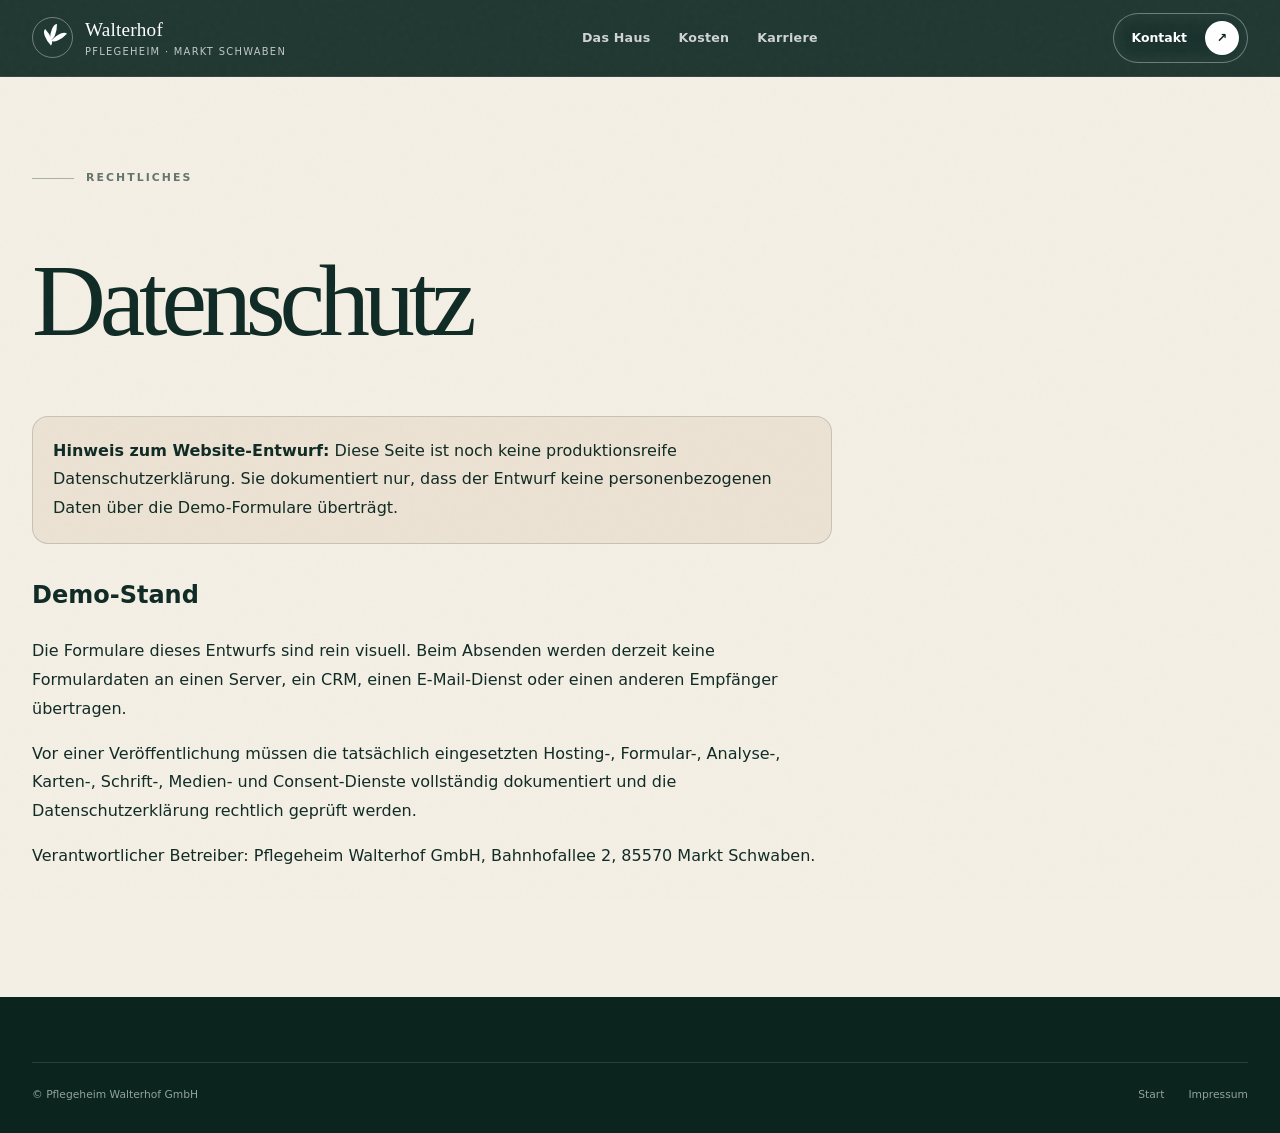
==== datenschutz.html @ 4ce4b229 "build: add Walterhof privacy draft page" ====
<!doctype html><html lang="de"><head><meta charset="utf-8"><meta name="viewport" content="width=device-width,initial-scale=1"><title>Datenschutz · Pflegeheim Walterhof</title><meta name="robots" content="noindex"><link rel="stylesheet" href="styles.css"><style>.legal{padding:170px 0 110px}.legal h1{font-family:Georgia,serif;font-size:clamp(4rem,8vw,8rem);font-weight:400;letter-spacing:-.06em;line-height:.9}.legal .copy{max-width:800px;font-size:1rem;line-height:1.8}.legal .notice{margin:30px 0;padding:20px;border:1px solid var(--line);background:#ece2d3;border-radius:16px}</style></head><body><div class="noise"></div><header class="site-header scrolled"><a class="brand" href="index.html"><span class="brand-mark"><i></i><i></i><i></i></span><span><strong>Walterhof</strong><small>Pflegeheim · Markt Schwaben</small></span></a><nav class="nav"><a href="index.html#haus">Das Haus</a><a href="preise.html">Kosten</a><a href="karriere.html">Karriere</a></nav><a class="header-cta" href="index.html#kontakt"><span>Kontakt</span><b>↗</b></a><button class="menu-btn" aria-label="Menü öffnen" aria-expanded="false"><span></span><span></span></button></header><main class="legal"><div class="wrap"><p class="eyebrow dark">Rechtliches</p><h1>Datenschutz</h1><div class="copy"><div class="notice"><strong>Hinweis zum Website-Entwurf:</strong> Diese Seite ist noch keine produktionsreife Datenschutzerklärung. Sie dokumentiert nur, dass der Entwurf keine personenbezogenen Daten über die Demo-Formulare überträgt.</div><h2>Demo-Stand</h2><p>Die Formulare dieses Entwurfs sind rein visuell. Beim Absenden werden derzeit keine Formulardaten an einen Server, ein CRM, einen E-Mail-Dienst oder einen anderen Empfänger übertragen.</p><p>Vor einer Veröffentlichung müssen die tatsächlich eingesetzten Hosting-, Formular-, Analyse-, Karten-, Schrift-, Medien- und Consent-Dienste vollständig dokumentiert und die Datenschutzerklärung rechtlich geprüft werden.</p><p>Verantwortlicher Betreiber: Pflegeheim Walterhof GmbH, Bahnhofallee 2, 85570 Markt Schwaben.</p></div></div></main><footer class="footer"><div class="wrap footer-bottom"><span>© Pflegeheim Walterhof GmbH</span><nav><a href="index.html">Start</a><a href="impressum.html">Impressum</a></nav></div></footer><script src="script.js"></script></body></html>
---- styles.css ----
:root{--ink:#102b25;--green:#15382f;--deep:#0b241e;--sage:#dfe8dc;--cream:#f4efe5;--warm:#ead9c2;--gold:#b8884b;--white:#fff;--line:rgba(16,43,37,.17);--wrap:1280px;--ease:cubic-bezier(.2,.75,.25,1)}*{box-sizing:border-box}html{scroll-behavior:smooth;background:var(--cream)}body{margin:0;color:var(--ink);background:var(--cream);font-family:Inter,ui-sans-serif,system-ui,-apple-system,BlinkMacSystemFont,"Segoe UI",sans-serif;line-height:1.5;overflow-x:hidden}body.menu-open{overflow:hidden}a{color:inherit;text-decoration:none}button,input,textarea,select{font:inherit}button{color:inherit}.wrap{width:min(var(--wrap),calc(100% - 64px));margin-inline:auto}.noise{position:fixed;inset:0;pointer-events:none;z-index:9999;opacity:.055;background-image:url("data:image/svg+xml,%3Csvg viewBox='0 0 180 180' xmlns='http://www.w3.org/2000/svg'%3E%3Cfilter id='n'%3E%3CfeTurbulence type='fractalNoise' baseFrequency='.9' numOctaves='4' stitchTiles='stitch'/%3E%3C/filter%3E%3Crect width='100%25' height='100%25' filter='url(%23n)' opacity='.35'/%3E%3C/svg%3E")}.cursor-dot{position:fixed;width:10px;height:10px;border-radius:50%;background:#fff;mix-blend-mode:difference;pointer-events:none;z-index:99999;transform:translate(-50%,-50%);transition:width .2s,height .2s;display:none}@media(pointer:fine){.cursor-dot{display:block}body:has(a:hover) .cursor-dot,body:has(button:hover) .cursor-dot{width:34px;height:34px}}.site-header{position:fixed;z-index:1000;top:0;left:0;right:0;display:grid;grid-template-columns:auto 1fr auto;align-items:center;gap:36px;padding:20px 32px;color:#fff;transition:.45s var(--ease)}.site-header.scrolled{background:rgba(11,36,30,.9);backdrop-filter:blur(20px);padding-block:13px;border-bottom:1px solid rgba(255,255,255,.08)}.brand{display:flex;align-items:center;gap:12px;min-width:max-content}.brand strong{display:block;font-family:Georgia,"Times New Roman",serif;font-size:1.2rem;font-weight:500;letter-spacing:.01em}.brand small{display:block;font-size:.62rem;text-transform:uppercase;letter-spacing:.13em;opacity:.72}.brand-mark{width:41px;height:41px;position:relative;border:1px solid rgba(255,255,255,.36);border-radius:50%;display:block}.brand-mark i{position:absolute;width:7px;height:16px;border-radius:100% 0 100% 0;background:currentColor;left:17px;top:9px;transform-origin:bottom center}.brand-mark i:nth-child(1){transform:rotate(-43deg)}.brand-mark i:nth-child(2){transform:rotate(0);top:6px}.brand-mark i:nth-child(3){transform:rotate(43deg)}.nav{justify-self:center;display:flex;gap:28px;font-size:.79rem;font-weight:650;letter-spacing:.02em}.nav a{opacity:.78;transition:.2s}.nav a:hover{opacity:1}.header-cta{display:flex;align-items:center;gap:18px;border:1px solid rgba(255,255,255,.34);padding:7px 8px 7px 17px;border-radius:999px;font-size:.78rem;font-weight:700;background:rgba(255,255,255,.06);backdrop-filter:blur(10px)}.header-cta b{display:grid;place-items:center;width:34px;height:34px;border-radius:50%;background:#fff;color:var(--deep)}.menu-btn{display:none;border:0;background:transparent;width:42px;height:42px;position:relative}.menu-btn span{position:absolute;left:7px;right:7px;height:1px;background:#fff;top:17px}.menu-btn span:last-child{top:25px}.hero{height:100svh;min-height:720px;position:relative;color:#fff;overflow:hidden;background:#183d34}.hero-photo{position:absolute;inset:0;background-image:url('https://images.pexels.com/photos/29372534/pexels-photo-29372534.jpeg?cs=srgb&dl=pexels-jsme-mila-523821574-29372534.jpg&fm=jpg');background-size:cover;background-position:center 38%;transform:scale(1.03);animation:heroZoom 15s ease-out both}@keyframes heroZoom{from{transform:scale(1.09)}to{transform:scale(1.02)}}.hero-shade{position:absolute;inset:0;background:linear-gradient(90deg,rgba(7,25,21,.86) 0%,rgba(7,25,21,.52) 40%,rgba(7,25,21,.12) 72%),linear-gradient(180deg,rgba(7,25,21,.27),transparent 30%,rgba(7,25,21,.6))}.hero-year{position:absolute;right:-.04em;bottom:-.21em;font-family:Georgia,serif;font-size:clamp(12rem,28vw,34rem);line-height:.8;color:transparent;-webkit-text-stroke:1px rgba(255,255,255,.18);letter-spacing:-.09em;pointer-events:none}.hero-content{position:relative;z-index:2;height:100%;display:flex;flex-direction:column;justify-content:center;padding-top:80px}.eyebrow{margin:0 0 22px;text-transform:uppercase;letter-spacing:.19em;font-size:.68rem;font-weight:800;display:flex;align-items:center;gap:12px}.eyebrow:before{content:"";width:42px;height:1px;background:currentColor;opacity:.5}.eyebrow.dark{color:#65746d}.eyebrow.light{color:#fff}.hero h1{margin:0;font-family:Georgia,"Times New Roman",serif;font-size:clamp(4.3rem,8.2vw,9rem);font-weight:400;line-height:.86;letter-spacing:-.062em;max-width:1000px}.hero h1 em,.mega em,h2 em{font-weight:400;font-style:italic;color:#d8bea0}.hero-copy{font-size:clamp(1rem,1.45vw,1.23rem);max-width:570px;color:rgba(255,255,255,.78);margin:30px 0 0}.hero-actions{display:flex;gap:11px;margin-top:34px;flex-wrap:wrap}.button{min-height:56px;border-radius:999px;padding:0 23px;border:1px solid var(--line);display:inline-flex;align-items:center;justify-content:center;gap:24px;font-size:.82rem;font-weight:800;cursor:pointer;transition:.3s var(--ease)}.button span{transition:.3s var(--ease)}.button:hover span{transform:translate(3px,-2px)}.primary{background:#f5eee3;color:#17372f;border-color:#f5eee3}.button.ghost{color:#fff;border-color:rgba(255,255,255,.3);background:rgba(255,255,255,.06);backdrop-filter:blur(8px)}.button.light{background:#fff;color:#123229;border-color:#fff}.hero-foot{position:absolute;z-index:2;left:32px;right:32px;bottom:25px;display:flex;justify-content:space-between;font-size:.7rem;letter-spacing:.08em;text-transform:uppercase;color:rgba(255,255,255,.7)}.scroll-cue{display:flex;gap:10px;align-items:center}.scroll-cue i{display:block;width:30px;height:1px;background:#fff;position:relative;overflow:hidden}.scroll-cue i:after{content:"";position:absolute;inset:0;background:#c69b62;transform:translateX(-100%);animation:cue 1.8s infinite}@keyframes cue{to{transform:translateX(100%)}}.demo-label{position:absolute;z-index:3;right:24px;top:96px;background:rgba(0,0,0,.4);padding:7px 10px;border-radius:99px;font-size:.58rem;letter-spacing:.08em;text-transform:uppercase;color:rgba(255,255,255,.75);backdrop-filter:blur(10px)}.section{padding:130px 0}.manifesto{background:#f4efe5}.manifesto-grid{display:grid;grid-template-columns:.32fr 1fr;gap:40px}.manifesto-kicker{display:flex;gap:14px;align-items:flex-start;padding-top:18px;color:#6f786f}.manifesto-kicker span{font-family:Georgia,serif;font-style:italic;color:#a37a48}.manifesto-kicker p{font-size:.76rem;text-transform:uppercase;letter-spacing:.12em;margin:0}.mega{font-family:Georgia,serif;font-size:clamp(4.3rem,8vw,8.7rem);line-height:.88;letter-spacing:-.062em;margin:0}.mega em{color:var(--green)}.lead{font-size:1.12rem;max-width:660px;color:#5f6a65;margin:34px 0 0}.number-ribbon{width:min(1440px,calc(100% - 32px));margin:100px auto 0;border-top:1px solid var(--line);border-bottom:1px solid var(--line);display:grid;grid-template-columns:repeat(4,1fr)}.number-ribbon>div{padding:35px 30px;border-right:1px solid var(--line)}.number-ribbon>div:last-child{border-right:0}.number-ribbon strong{font-family:Georgia,serif;font-size:clamp(2.5rem,5vw,5rem);font-weight:400;line-height:1;display:block}.number-ribbon span{font-size:.68rem;text-transform:uppercase;letter-spacing:.12em;color:#758079}.oak-section{position:relative;background:#dfe8dc;overflow:hidden}.oak-word{position:absolute;top:10px;left:-.03em;font-family:Georgia,serif;font-size:clamp(10rem,24vw,26rem);line-height:1;color:transparent;-webkit-text-stroke:1px rgba(21,56,47,.12);letter-spacing:-.08em}.oak-grid{position:relative;z-index:2;display:grid;grid-template-columns:1.04fr .96fr;gap:85px;align-items:center}.oak-photo{height:720px;background-image:url('https://images.pexels.com/photos/7551614/pexels-photo-7551614.jpeg?cs=srgb&dl=pexels-kampus-7551614.jpg&fm=jpg');background-position:center;background-size:cover;border-radius:40% 40% 12px 12px;position:relative;box-shadow:0 40px 90px rgba(10,34,28,.16)}.photo-card span,.life-photo span{position:absolute;left:14px;bottom:14px;background:rgba(15,38,32,.66);color:#fff;border-radius:99px;padding:6px 9px;font-size:.55rem;text-transform:uppercase;letter-spacing:.12em}.oak-copy h2,.section-head h2,.story-intro h2,.life-copy h2,.voices-head h2,.price-grid h2,.contact h2{font-family:Georgia,serif;font-size:clamp(3.1rem,5.7vw,6rem);font-weight:400;line-height:.95;letter-spacing:-.055em;margin:0}.oak-copy h2 em,.section-head h2 em,.story-intro h2 em,.life-copy h2 em,.voices-head h2 em,.price-grid h2 em,.contact h2 em{color:#805f3d}.oak-copy>p:not(.eyebrow){max-width:540px;color:#52655c;font-size:1.04rem;margin:30px 0}.text-link{display:inline-flex;gap:28px;align-items:center;font-size:.8rem;font-weight:800;border-bottom:1px solid rgba(16,43,37,.35);padding-bottom:7px}.choice{background:var(--deep);color:#fff}.section-head{max-width:1000px;margin-bottom:65px}.section-head .eyebrow{color:#b6c9bf}.choice-shell{display:grid;grid-template-columns:1fr 1fr;border-top:1px solid rgba(255,255,255,.16)}.choice-item{grid-column:1;border:0;border-bottom:1px solid rgba(255,255,255,.14);background:transparent;color:#fff;min-height:110px;display:grid;grid-template-columns:50px 1fr 50px;align-items:center;text-align:left;padding:0 15px 0 0;cursor:pointer;opacity:.48;transition:.35s var(--ease)}.choice-item span{font-family:Georgia,serif;font-style:italic;font-size:.85rem;color:#d4b080}.choice-item strong{font-family:Georgia,serif;font-size:clamp(1.45rem,2.4vw,2.4rem);font-weight:400}.choice-item i{font-style:normal;font-size:1.5rem;transition:.3s}.choice-item.active,.choice-item:hover{opacity:1}.choice-item.active i{transform:rotate(45deg)}.choice-detail{grid-column:2;grid-row:1/span 3;min-height:330px;margin-left:70px;border-radius:28px;background:#d9c3a5;color:var(--deep);padding:48px;align-self:center;display:flex;flex-direction:column;justify-content:flex-end}.choice-detail .choice-label{font-size:.65rem;text-transform:uppercase;letter-spacing:.14em;font-weight:800}.choice-detail h3{font-family:Georgia,serif;font-size:clamp(2.1rem,3.2vw,3.8rem);font-weight:400;line-height:1;margin:5px 0 20px}.choice-detail>p:not(.choice-label){color:#50645a;max-width:520px}.choice-detail .button{align-self:flex-start;margin-top:18px}.story{background:#ead9c2;padding-bottom:0}.story-intro{padding-bottom:80px}.story-track{height:400vh;position:relative}.story-sticky{position:sticky;top:0;height:100svh;display:grid;grid-template-columns:.9fr 1.1fr;gap:70px;align-items:center;width:min(var(--wrap),calc(100% - 64px));margin:auto;overflow:hidden}.story-visual{position:relative}.story-year{display:block;font-family:Georgia,serif;font-size:clamp(8rem,16vw,18rem);line-height:.75;letter-spacing:-.08em;color:transparent;-webkit-text-stroke:1px rgba(16,43,37,.38)}.story-line{height:2px;background:rgba(16,43,37,.16);margin-top:34px;position:relative}.story-line i{position:absolute;left:0;top:0;height:2px;width:0;background:var(--green)}.story-copy p{text-transform:uppercase;letter-spacing:.17em;font-size:.65rem;font-weight:800;color:#83715c}.story-copy h3{font-family:Georgia,serif;font-size:clamp(2.6rem,5vw,5rem);font-weight:400;line-height:.95;margin:8px 0 24px}.story-copy div{font-size:1.08rem;max-width:570px;color:#5e655e}.story-step{height:100vh;pointer-events:none}.life{background:#f5f0e8}.life-grid{display:grid;grid-template-columns:.8fr 1.2fr;gap:85px;align-items:center}.life-copy>p:not(.eyebrow){color:#607067;max-width:550px;font-size:1.02rem}.detail-list{list-style:none;padding:0;margin:30px 0 0;border-top:1px solid var(--line)}.detail-list li{padding:15px 0;border-bottom:1px solid var(--line);font-size:.8rem;text-transform:uppercase;letter-spacing:.08em}.life-visuals{min-height:760px;position:relative}.life-photo{position:absolute;background-size:cover;background-position:center;overflow:hidden;box-shadow:0 28px 80px rgba(20,42,35,.14)}.life-photo.a{width:62%;height:68%;left:0;top:0;border-radius:200px 200px 8px 8px;background-image:url('https://images.pexels.com/photos/18459193/pexels-photo-18459193.jpeg?cs=srgb&dl=pexels-jsme-mila-523821574-18459193.jpg&fm=jpg')}.life-photo.b{width:48%;height:53%;right:0;bottom:0;border-radius:8px 8px 160px 160px;background-image:url('https://images.pexels.com/photos/7551611/pexels-photo-7551611.jpeg?cs=srgb&dl=pexels-kampus-7551611.jpg&fm=jpg')}.life-note{position:absolute;right:4%;top:11%;z-index:3;width:230px;height:230px;border-radius:50%;background:#c6a777;color:#17372f;display:flex;flex-direction:column;align-items:center;justify-content:center;text-align:center;padding:30px;transform:rotate(8deg)}.life-note strong{font-family:Georgia,serif;font-size:4.5rem;font-weight:400;line-height:.8}.life-note p{font-size:.72rem;font-weight:700}.voices{background:#dfe8dc}.voices-head{display:flex;justify-content:space-between;gap:50px;align-items:end}.rating{white-space:nowrap;border:1px solid rgba(16,43,37,.22);border-radius:99px;padding:11px 15px;font-size:.68rem;text-transform:uppercase;letter-spacing:.08em}.quotes{display:grid;grid-template-columns:1fr 1fr;gap:1px;background:rgba(16,43,37,.16);margin-top:70px;border-top:1px solid rgba(16,43,37,.16);border-bottom:1px solid rgba(16,43,37,.16)}.quotes blockquote{margin:0;background:#dfe8dc;padding:65px 45px}.quotes p{font-family:Georgia,serif;font-size:clamp(2.1rem,3.7vw,4.2rem);font-weight:400;line-height:1.04;margin:0 0 35px}.quotes footer,.source-note{font-size:.68rem;text-transform:uppercase;letter-spacing:.1em;color:#697970}.source-note{margin-top:18px}.price-teaser{background:#17372f;color:#fff}.price-grid{display:grid;grid-template-columns:1fr .8fr;gap:100px;align-items:center}.price-grid>div:first-child>p:not(.eyebrow){color:#b9c9c1;max-width:570px}.price-grid .button{margin-top:20px}.price-figure{border:1px solid rgba(255,255,255,.18);padding:42px;border-radius:28px;display:flex;flex-direction:column;min-height:390px;justify-content:flex-end;background:radial-gradient(circle at 80% 0,rgba(216,190,160,.2),transparent 50%)}.price-figure span{font-size:.7rem;text-transform:uppercase;letter-spacing:.12em;color:#b8c8bf}.price-figure strong{font-family:Georgia,serif;font-size:clamp(4.4rem,8vw,8rem);font-weight:400;letter-spacing:-.06em;line-height:.9;margin:15px 0}.price-figure small{font-size:.9rem}.price-figure i{font-size:.65rem;font-style:normal;color:#8ba096;margin-top:35px}.career-teaser{min-height:820px;color:#fff;position:relative;display:flex;align-items:center;overflow:hidden}.career-photo{position:absolute;inset:0;background-image:url('https://images.pexels.com/photos/7551614/pexels-photo-7551614.jpeg?cs=srgb&dl=pexels-kampus-7551614.jpg&fm=jpg');background-size:cover;background-position:center}.career-overlay{position:absolute;inset:0;background:linear-gradient(90deg,rgba(6,24,19,.88),rgba(6,24,19,.4) 55%,rgba(6,24,19,.15)),linear-gradient(180deg,rgba(0,0,0,.05),rgba(0,0,0,.4))}.career-content{position:relative;z-index:2}.career-content h2{font-family:Georgia,serif;font-size:clamp(4rem,7vw,8rem);font-weight:400;line-height:.9;letter-spacing:-.06em;max-width:900px;margin:0}.career-content h2 em{color:#e2c5a0}.career-content>p:not(.eyebrow){max-width:600px;color:rgba(255,255,255,.78);font-size:1.05rem}.career-benefits{display:flex;flex-wrap:wrap;gap:8px;margin:30px 0}.career-benefits span{border:1px solid rgba(255,255,255,.26);padding:9px 12px;border-radius:99px;font-size:.68rem;text-transform:uppercase;letter-spacing:.08em;background:rgba(255,255,255,.05);backdrop-filter:blur(8px)}.contact{background:#f4efe5}.contact-grid{display:grid;grid-template-columns:.9fr 1.1fr;gap:80px}.contact-copy>p:not(.eyebrow){color:#647068;max-width:540px}.contact-direct{margin-top:50px;border-top:1px solid var(--line)}.contact-direct a{display:block;padding:22px 0;border-bottom:1px solid var(--line)}.contact-direct span{display:block;font-size:.62rem;text-transform:uppercase;letter-spacing:.1em;color:#79837d}.contact-direct strong{font-family:Georgia,serif;font-weight:400;font-size:1.25rem}.contact-form{background:#dfe8dc;padding:42px;border-radius:28px;display:grid;grid-template-columns:1fr 1fr;gap:18px}.form-head{grid-column:1/-1;display:flex;justify-content:space-between;padding-bottom:22px;border-bottom:1px solid rgba(16,43,37,.18);font-size:.68rem;text-transform:uppercase;letter-spacing:.12em}.contact-form label{display:grid;gap:7px;font-size:.67rem;text-transform:uppercase;letter-spacing:.08em;color:#6c7b73}.contact-form label.full{grid-column:1/-1}.contact-form input,.contact-form textarea,.contact-form select{width:100%;border:0;border-bottom:1px solid rgba(16,43,37,.28);background:transparent;padding:11px 0;color:var(--ink);outline:none;border-radius:0;text-transform:none;letter-spacing:normal}.contact-form textarea{min-height:85px;resize:vertical}.contact-form .button{grid-column:1/-1;border:0}.form-note,.form-success{grid-column:1/-1;font-size:.65rem;color:#748078;margin:0}.form-success{display:none;background:#fff;padding:13px;border-radius:10px;color:#315045}.contact-form.submitted .form-success{display:block}.footer{background:#0b241e;color:#fff;padding:65px 0 30px}.footer-top{display:flex;justify-content:space-between;align-items:flex-start;padding-bottom:60px}.footer-top p{margin:0;text-align:right;color:#9fb0a8;font-size:.8rem}.footer-brand .brand-mark{border-color:rgba(255,255,255,.3)}.footer-bottom{padding-top:24px;border-top:1px solid rgba(255,255,255,.12);display:flex;justify-content:space-between;font-size:.67rem;color:#91a39a}.footer-bottom nav{display:flex;gap:24px}.reveal{opacity:0;transform:translateY(34px);transition:opacity .8s var(--ease),transform .8s var(--ease)}.reveal.in{opacity:1;transform:none}@media(max-width:980px){.wrap{width:min(var(--wrap),calc(100% - 36px))}.nav,.header-cta{display:none}.site-header{grid-template-columns:1fr auto;padding:16px 18px}.menu-btn{display:block}.site-header.menu-active .nav{display:flex;position:fixed;inset:0;background:#0b241e;z-index:-1;flex-direction:column;justify-content:center;align-items:center;font-family:Georgia,serif;font-size:2.6rem;gap:20px}.site-header.menu-active .nav a{opacity:1}.hero{min-height:680px}.hero h1{font-size:clamp(3.8rem,15vw,7rem)}.hero-foot{left:18px;right:18px}.manifesto-grid,.oak-grid,.life-grid,.price-grid,.contact-grid{grid-template-columns:1fr}.manifesto-kicker{display:none}.number-ribbon{grid-template-columns:1fr 1fr;margin-top:65px}.number-ribbon>div:nth-child(2){border-right:0}.number-ribbon>div:nth-child(-n+2){border-bottom:1px solid var(--line)}.oak-grid{gap:45px}.oak-photo{height:580px}.choice-shell{grid-template-columns:1fr}.choice-detail{grid-column:1;grid-row:auto;margin:30px 0 0;min-height:360px}.choice-item{grid-column:1}.story-sticky{grid-template-columns:1fr;gap:35px;align-content:center}.story-year{font-size:20vw}.life-visuals{min-height:660px}.voices-head{display:block}.rating{display:inline-block;margin-top:25px}.quotes{grid-template-columns:1fr}.price-grid{gap:45px}.contact-form{padding:28px}.footer-top,.footer-bottom{display:block}.footer-top p{text-align:left;margin-top:30px}.footer-bottom nav{margin-top:18px;flex-wrap:wrap}}@media(max-width:620px){.wrap{width:calc(100% - 28px)}.section{padding:88px 0}.hero-content{padding-top:64px}.hero h1{font-size:clamp(3.25rem,16vw,5.8rem)}.hero-copy{font-size:.95rem;max-width:92%}.hero-actions{align-items:stretch}.hero-actions .button{width:100%}.hero-foot span:first-child{display:none}.hero-foot{justify-content:flex-end}.demo-label{top:auto;right:14px;bottom:58px}.mega{font-size:clamp(3.3rem,15vw,5.3rem)}.number-ribbon{width:100%;grid-template-columns:1fr 1fr}.number-ribbon>div{padding:25px 16px}.number-ribbon strong{font-size:2.8rem}.oak-word{font-size:35vw}.oak-photo{height:480px;border-radius:160px 160px 8px 8px}.oak-copy h2,.section-head h2,.story-intro h2,.life-copy h2,.voices-head h2,.price-grid h2,.contact h2{font-size:clamp(2.8rem,13vw,4.5rem)}.choice-item{grid-template-columns:34px 1fr 34px;min-height:92px}.choice-item strong{font-size:1.45rem}.choice-detail{padding:28px;min-height:400px}.story-track{height:400vh}.story-sticky{padding:0 18px}.story-year{font-size:29vw}.life-visuals{min-height:600px}.life-photo.a{width:78%;height:61%}.life-photo.b{width:61%;height:45%}.life-note{width:160px;height:160px;padding:18px;top:35%;right:3%}.life-note strong{font-size:3.1rem}.life-note p{font-size:.6rem}.quotes blockquote{padding:42px 20px}.career-teaser{min-height:720px}.career-content h2{font-size:clamp(3.5rem,15vw,5.8rem)}.contact-form{grid-template-columns:1fr}.contact-form label,.contact-form label.full,.contact-form .button,.form-note,.form-success{grid-column:1}.footer-bottom nav{gap:13px}.cursor-dot{display:none}}@media(prefers-reduced-motion:reduce){*{scroll-behavior:auto!important;animation:none!important;transition:none!important}.reveal{opacity:1;transform:none}}
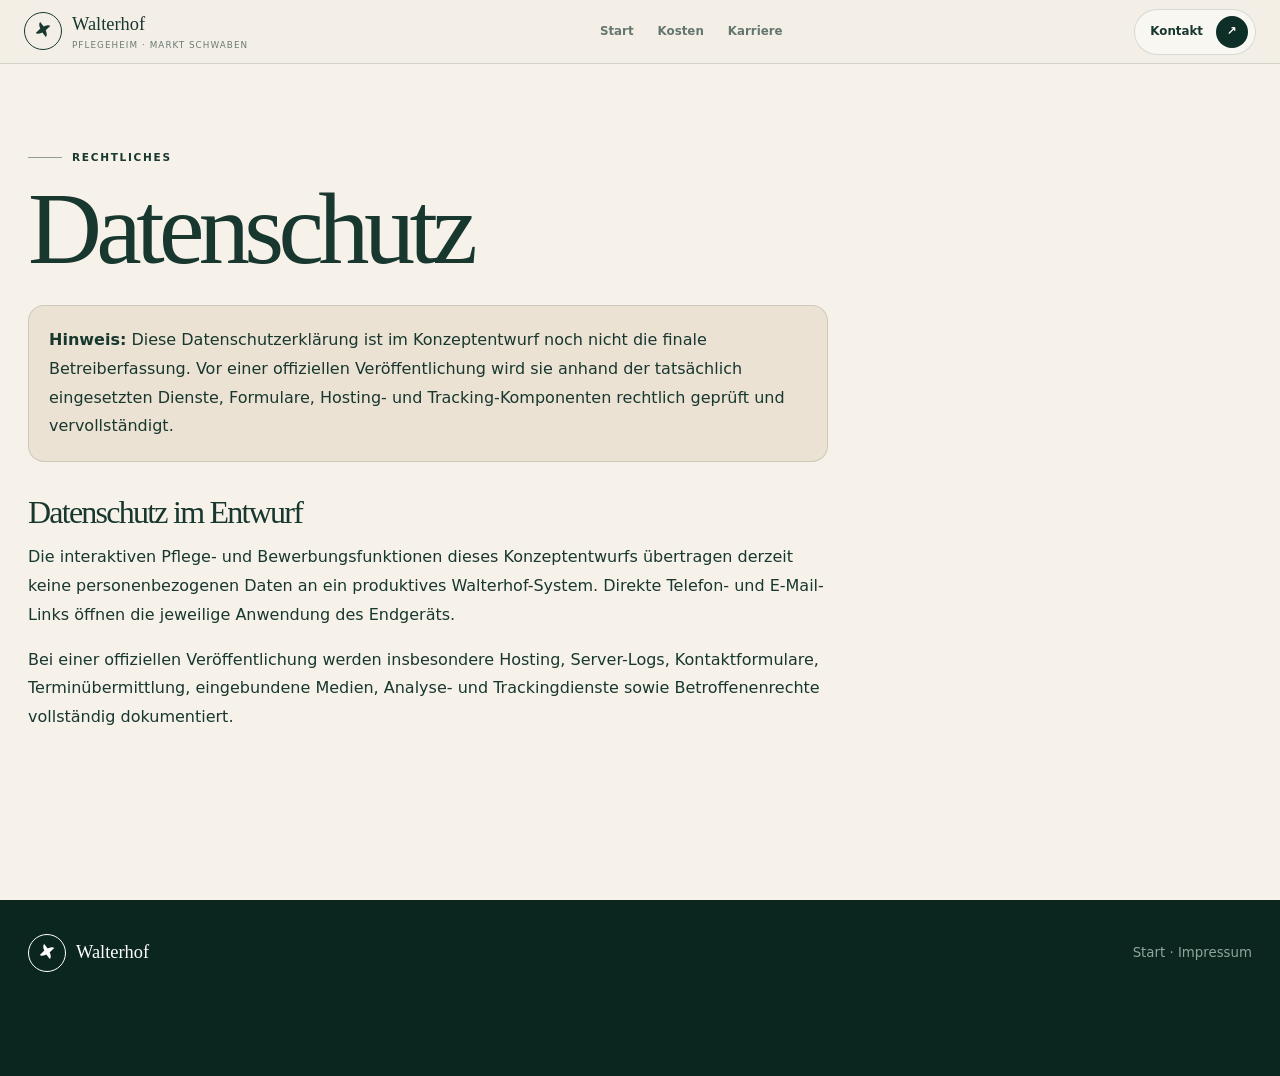
==== commit 269a81bd: "feat: finalize Walterhof prospect experience" ====
--- a/datenschutz.html
+++ b/datenschutz.html
@@ -1 +1 @@
-<!doctype html><html lang="de"><head><meta charset="utf-8"><meta name="viewport" content="width=device-width,initial-scale=1"><title>Datenschutz · Pflegeheim Walterhof</title><meta name="robots" content="noindex"><link rel="stylesheet" href="styles.css"><style>.legal{padding:170px 0 110px}.legal h1{font-family:Georgia,serif;font-size:clamp(4rem,8vw,8rem);font-weight:400;letter-spacing:-.06em;line-height:.9}.legal .copy{max-width:800px;font-size:1rem;line-height:1.8}.legal .notice{margin:30px 0;padding:20px;border:1px solid var(--line);background:#ece2d3;border-radius:16px}</style></head><body><div class="noise"></div><header class="site-header scrolled"><a class="brand" href="index.html"><span class="brand-mark"><i></i><i></i><i></i></span><span><strong>Walterhof</strong><small>Pflegeheim · Markt Schwaben</small></span></a><nav class="nav"><a href="index.html#haus">Das Haus</a><a href="preise.html">Kosten</a><a href="karriere.html">Karriere</a></nav><a class="header-cta" href="index.html#kontakt"><span>Kontakt</span><b>↗</b></a><button class="menu-btn" aria-label="Menü öffnen" aria-expanded="false"><span></span><span></span></button></header><main class="legal"><div class="wrap"><p class="eyebrow dark">Rechtliches</p><h1>Datenschutz</h1><div class="copy"><div class="notice"><strong>Hinweis zum Website-Entwurf:</strong> Diese Seite ist noch keine produktionsreife Datenschutzerklärung. Sie dokumentiert nur, dass der Entwurf keine personenbezogenen Daten über die Demo-Formulare überträgt.</div><h2>Demo-Stand</h2><p>Die Formulare dieses Entwurfs sind rein visuell. Beim Absenden werden derzeit keine Formulardaten an einen Server, ein CRM, einen E-Mail-Dienst oder einen anderen Empfänger übertragen.</p><p>Vor einer Veröffentlichung müssen die tatsächlich eingesetzten Hosting-, Formular-, Analyse-, Karten-, Schrift-, Medien- und Consent-Dienste vollständig dokumentiert und die Datenschutzerklärung rechtlich geprüft werden.</p><p>Verantwortlicher Betreiber: Pflegeheim Walterhof GmbH, Bahnhofallee 2, 85570 Markt Schwaben.</p></div></div></main><footer class="footer"><div class="wrap footer-bottom"><span>© Pflegeheim Walterhof GmbH</span><nav><a href="index.html">Start</a><a href="impressum.html">Impressum</a></nav></div></footer><script src="script.js"></script></body></html>+<!doctype html><html lang="de"><head><meta charset="utf-8"><meta name="viewport" content="width=device-width,initial-scale=1"><title>Datenschutz · Pflegeheim Walterhof</title><meta name="robots" content="noindex,nofollow"><link rel="stylesheet" href="home-v2-1.css"><link rel="stylesheet" href="home-v2-2.css"><link rel="stylesheet" href="home-v2-3.css"><style>.legal{padding:150px 0 100px;background:#f7f2e9;min-height:100vh}.legal h1{font-size:clamp(4rem,8vw,8rem);line-height:.9}.legal .copy{max-width:800px;font-size:1rem;line-height:1.8}.legal .notice{margin:30px 0;padding:20px;border:1px solid var(--line);background:#ece2d3;border-radius:16px}.legal h2{font-size:2rem;margin-top:35px}@media(max-width:900px){.legal{padding:110px 0 80px}}</style></head><body><header class="site-header scrolled"><a class="brand" href="index.html"><span class="mark"></span><span><strong>Walterhof</strong><small>Pflegeheim · Markt Schwaben</small></span></a><nav class="nav"><a href="index.html">Start</a><a href="preise.html">Kosten</a><a href="karriere.html">Karriere</a></nav><a class="header-cta" href="index.html#kontakt"><span>Kontakt</span><b>↗</b></a></header><main class="legal"><div class="wrap"><p class="eyebrow">Rechtliches</p><h1>Datenschutz</h1><div class="copy"><div class="notice"><strong>Hinweis:</strong> Diese Datenschutzerklärung ist im Konzeptentwurf noch nicht die finale Betreiberfassung. Vor einer offiziellen Veröffentlichung wird sie anhand der tatsächlich eingesetzten Dienste, Formulare, Hosting- und Tracking-Komponenten rechtlich geprüft und vervollständigt.</div><h2>Datenschutz im Entwurf</h2><p>Die interaktiven Pflege- und Bewerbungsfunktionen dieses Konzeptentwurfs übertragen derzeit keine personenbezogenen Daten an ein produktives Walterhof-System. Direkte Telefon- und E-Mail-Links öffnen die jeweilige Anwendung des Endgeräts.</p><p>Bei einer offiziellen Veröffentlichung werden insbesondere Hosting, Server-Logs, Kontaktformulare, Terminübermittlung, eingebundene Medien, Analyse- und Trackingdienste sowie Betroffenenrechte vollständig dokumentiert.</p></div></div></main><footer class="footer"><div class="wrap"><div class="brand"><span class="mark"></span><span><strong>Walterhof</strong></span></div><small><a href="index.html">Start</a> · <a href="impressum.html">Impressum</a></small></div></footer></body></html>
--- a/home-v2-1.css
+++ b/home-v2-1.css
@@ -0,0 +1,86 @@
+:root{--ink:#17372f;--deep:#0e2f27;--cream:#f4efe5;--paper:#fbf8f2;--sage:#dfe8dc;--gold:#a77a4a;--sand:#e9dfd0;--line:rgba(23,55,47,.15);--muted:#68766f;--spring:cubic-bezier(.16,1,.3,1)}
+*{box-sizing:border-box}
+html{scroll-behavior:smooth;scroll-padding-top:76px;background:var(--cream)}
+body{margin:0;background:var(--cream);color:var(--ink);font-family:Inter,system-ui,-apple-system,BlinkMacSystemFont,"Segoe UI",sans-serif;line-height:1.5;overflow-x:hidden}
+body.menu-open,body.mara-open{overflow:hidden}
+a{color:inherit;text-decoration:none}
+button,input{font:inherit;color:inherit}
+button{cursor:pointer}
+img{display:block;width:100%}
+.wrap{width:min(1240px,calc(100% - 56px));margin:auto}
+.eyebrow{font-size:.66rem;letter-spacing:.16em;text-transform:uppercase;font-weight:800;margin:0 0 17px;display:flex;align-items:center;gap:10px}
+.eyebrow:before{content:"";width:34px;height:1px;background:currentColor;opacity:.45}
+.section{padding:118px 0}
+.reveal{opacity:0;transform:translateY(18px);transition:.58s var(--spring)}
+.reveal.in{opacity:1;transform:none}
+h1,h2,h3{font-family:Georgia,"Times New Roman",serif;font-weight:400;letter-spacing:-.055em;margin:0}
+h2{font-size:clamp(3.3rem,6vw,6.4rem);line-height:.94}
+em{font-weight:400;color:#8c6741}
+.btn{min-height:52px;border-radius:999px;padding:0 20px;display:inline-flex;align-items:center;justify-content:center;gap:16px;font-size:.76rem;font-weight:800;border:0;transition:transform .18s var(--spring),background .18s}
+.btn:hover{transform:translateY(-2px)}
+.btn.dark{background:var(--deep);color:#fff}
+.btn.light{background:#fff;color:var(--deep)}
+.btn.ghost{background:transparent;border:1px solid var(--line)}
+.site-header{position:fixed;z-index:1000;top:0;left:0;right:0;height:76px;padding:0 24px;display:grid;grid-template-columns:auto 1fr auto;align-items:center;gap:28px;transition:.25s var(--spring)}
+.site-header.scrolled{height:64px;background:rgba(244,239,229,.96);backdrop-filter:blur(14px);border-bottom:1px solid var(--line)}
+.brand{display:flex;align-items:center;gap:10px}
+.brand strong{font-family:Georgia,serif;font-weight:400;font-size:1.15rem;display:block}
+.brand small{font-size:.55rem;letter-spacing:.12em;text-transform:uppercase;opacity:.62;display:block}
+.mark{width:38px;height:38px;border:1px solid currentColor;border-radius:50%;position:relative}
+.mark:before,.mark:after{content:"";position:absolute;background:currentColor;width:6px;height:15px;border-radius:100% 0;top:9px;left:15px}
+.mark:before{transform:rotate(-42deg)}
+.mark:after{transform:rotate(42deg)}
+.nav{justify-self:center;display:flex;gap:24px;font-size:.74rem;font-weight:700}
+.nav a{opacity:.65;transition:.18s}
+.nav a:hover{opacity:1}
+.header-cta{border:1px solid var(--line);background:rgba(255,255,255,.45);border-radius:999px;padding:6px 7px 6px 15px;display:flex;align-items:center;gap:13px;font-weight:800;font-size:.74rem}
+.header-cta b{width:32px;height:32px;border-radius:50%;display:grid;place-items:center;background:var(--deep);color:#fff}
+.menu-btn{display:none;border:0;background:transparent;width:40px;height:40px;position:relative}
+.menu-btn span{position:absolute;left:7px;right:7px;top:16px;height:1px;background:currentColor}
+.menu-btn span:last-child{top:24px}
+.hero{min-height:100svh;display:grid;grid-template-columns:46% 54%;padding-top:76px;background:var(--cream)}
+.hero-copy{padding:7vh 5vw 55px;display:flex;flex-direction:column;justify-content:center}
+.hero h1{font-size:clamp(4.4rem,7.8vw,8.2rem);line-height:.87}
+.hero-lead{max-width:540px;color:#5f6e67;font-size:1.04rem;margin:24px 0 0}
+.hero-actions{display:flex;gap:12px;flex-wrap:wrap;margin-top:28px}
+.hero-proof{display:grid;grid-template-columns:repeat(3,1fr);gap:12px;margin-top:auto;padding-top:34px;border-top:1px solid var(--line)}
+.hero-proof strong{font-family:Georgia,serif;font-size:1.9rem;font-weight:400;display:block;line-height:1}
+.hero-proof span{font-size:.58rem;text-transform:uppercase;letter-spacing:.1em;color:#748079}
+.hero-media{margin:0;height:calc(100svh - 76px);min-height:620px;position:relative;overflow:hidden;border-radius:0 0 0 18vw;background:#dfe7da}
+.hero-media img{height:100%;object-fit:cover;object-position:center 48%;filter:saturate(.92) contrast(.96) brightness(1.05)}
+.hero-media:after{content:"";position:absolute;inset:0;background:linear-gradient(180deg,rgba(255,255,255,.04),transparent 65%,rgba(15,48,39,.10))}
+.hero-media figcaption{position:absolute;z-index:2;top:18px;right:18px;background:rgba(251,248,242,.9);padding:7px 9px;border-radius:999px;font-size:.52rem;letter-spacing:.08em;text-transform:uppercase;color:#5f6e67}
+.hero-year{position:absolute;z-index:2;right:-.05em;bottom:-.18em;font-family:Georgia,serif;font-size:clamp(11rem,23vw,24rem);line-height:.8;color:transparent;-webkit-text-stroke:1px rgba(255,255,255,.5)}
+.house{background:var(--paper)}
+.house-grid{display:grid;grid-template-columns:.3fr 1fr;gap:55px}
+.index{font-size:.68rem;text-transform:uppercase;letter-spacing:.1em;color:#78827d}
+.index span{font-family:Georgia,serif;font-style:italic;color:var(--gold);font-size:1rem;margin-right:10px}
+.display{font-family:Georgia,serif;font-size:clamp(4rem,7.4vw,7.7rem);line-height:.9;letter-spacing:-.06em;margin:0}
+.lead{max-width:720px;color:#607068;font-size:1.05rem}
+.family{background:var(--deep);color:#fff}
+.family-grid{display:grid;grid-template-columns:.9fr 1.1fr;gap:80px;align-items:center}
+.family h2{color:#fff}
+.family h2 em{color:#dfc5a4}
+.family-copy>p:not(.eyebrow){color:#b8cbc2;max-width:560px}
+.trust{display:flex;gap:7px;flex-wrap:wrap;margin-top:25px}
+.trust span{padding:7px 9px;border:1px solid rgba(255,255,255,.15);border-radius:999px;color:#b9cbc2;font-size:.6rem}
+.flow{background:#f8f4ec;color:var(--ink);border-radius:28px;padding:30px;min-height:470px;box-shadow:0 30px 80px rgba(0,0,0,.17);display:flex;flex-direction:column}
+.flowtop{display:grid;grid-template-columns:auto 1fr auto;gap:14px;align-items:center;padding-bottom:18px;border-bottom:1px solid var(--line)}
+.flowtop span,.flowtop b{font-size:.6rem;letter-spacing:.1em}
+.progress{height:2px;background:#deddd7;overflow:hidden}
+.progress i{display:block;width:25%;height:100%;background:var(--deep);transition:.28s var(--spring)}
+.stage{flex:1;padding-top:28px;display:flex;flex-direction:column;justify-content:center}
+.stage h3{font-size:clamp(2.2rem,3.5vw,3.4rem);line-height:1;margin-bottom:12px}
+.stage p{color:#69776f}
+.answers{display:grid;grid-template-columns:1fr 1fr;gap:9px;margin-top:20px}
+.answers.one{grid-template-columns:1fr}
+.answer{min-height:72px;border:1px solid var(--line);border-radius:14px;background:transparent;text-align:left;padding:15px 16px;display:flex;justify-content:space-between;align-items:center;gap:16px;transition:.17s var(--spring)}
+.answer:hover{background:#e8ede5;transform:translateY(-1px)}
+.answer strong{font-family:Georgia,serif;font-size:1.08rem;font-weight:400}
+.answer small{display:block;color:#748079;margin-top:2px}
+.summary{background:#fff;border:1px solid var(--line);border-radius:17px;padding:18px;margin-top:16px}
+.summary div{display:flex;justify-content:space-between;padding:8px 0;border-bottom:1px solid var(--line);font-size:.73rem}
+.summary div:last-child{border:0}
+.summary span{color:#75817b}
+.flow-actions{display:flex;gap:8px;flex-wrap:wrap;margin-top:16px}
+.flow-actions button,.flow-actions a{border:0;border-radius:999px;background:var(--deep);color:#fff;padding:11px 14px;font-size:.7rem;font-weight:800}
--- a/home-v2-2.css
+++ b/home-v2-2.css
@@ -0,0 +1,97 @@
+.flow-actions .secondary{background:#e6ebe4;color:var(--ink)}
+.animate{animation:in .2s var(--spring) both}
+@keyframes in{from{opacity:0;transform:translateY(6px)}to{opacity:1;transform:none}}
+.oak{background:var(--sage);overflow:hidden}
+.oak-grid{display:grid;grid-template-columns:1fr 1fr;gap:72px;align-items:center}
+.oak figure{margin:0;height:650px;overflow:hidden;border-radius:4px 120px 4px 4px}
+.oak figure img{height:100%;object-fit:cover}
+.oak-copy p{color:#607068}
+.history{background:#efe6d9}
+.history-head{max-width:900px}
+.timeline{display:grid;grid-template-columns:repeat(4,1fr);gap:28px;margin-top:60px}
+.time{border-top:1px solid var(--line);padding-top:18px;min-height:260px}
+.time>span{font-family:Georgia,serif;font-size:2.4rem}
+.time small{display:block;text-transform:uppercase;letter-spacing:.1em;font-size:.55rem;color:#78837d;margin:9px 0 22px}
+.time h3{font-size:1.55rem;letter-spacing:-.03em}
+.time p{color:#68766f;font-size:.8rem}
+.life{background:var(--paper)}
+.life-grid{display:grid;grid-template-columns:.9fr 1.1fr;gap:80px;align-items:center}
+.life-copy p{color:#607068}
+.life-copy ul{padding:0;list-style:none;margin-top:25px}
+.life-copy li{padding:11px 0;border-bottom:1px solid var(--line)}
+.mosaic{position:relative;min-height:650px}
+.mosaic .a{width:72%;height:520px;object-fit:cover;margin-left:auto}
+.mosaic .b{position:absolute;left:0;bottom:0;width:45%;height:300px;object-fit:cover;border:10px solid var(--paper)}
+.stamp{position:absolute;right:0;bottom:20px;width:175px;height:175px;border-radius:50%;background:var(--deep);color:#fff;display:grid;place-items:center;text-align:center;padding:18px}
+.stamp strong{font-family:Georgia,serif;font-size:3.5rem;font-weight:400;line-height:1}
+.stamp span{font-size:.55rem;letter-spacing:.06em}
+.mara-section{background:#e5dfd3}
+.mara-grid{display:grid;grid-template-columns:.75fr 1.25fr;gap:80px;align-items:center}
+.mara-person{display:flex;align-items:flex-end;gap:18px}
+.mara-person img{width:150px;height:195px;object-fit:cover;border-radius:75px 75px 8px 8px}
+.mara-person strong{font-family:Georgia,serif;font-size:3rem;font-weight:400;line-height:.9}
+.mara-person small{display:block;color:#6d7973;margin-top:7px}
+.mara-copy p{color:#607068;max-width:640px}
+/* Career V2 */
+.career{background:#102e27;color:#fff;overflow:hidden}
+.career-hero{position:relative;min-height:760px;display:grid;align-items:end}
+.career-hero:before{content:"";position:absolute;inset:0;background:linear-gradient(90deg,rgba(7,33,27,.96) 0%,rgba(7,33,27,.84) 48%,rgba(7,33,27,.28) 100%),url('https://images.pexels.com/photos/3768131/pexels-photo-3768131.jpeg?auto=compress&cs=tinysrgb&w=1800&fit=crop') center/cover no-repeat}
+.career-intro{position:relative;z-index:2;padding:110px 0 74px;display:grid;grid-template-columns:1.15fr .85fr;gap:80px;align-items:end}
+.career h2{color:#fff;font-size:clamp(4rem,7vw,7.4rem)}
+.career h2 em{color:#dfc5a4}
+.career-intro-copy>p:not(.eyebrow){max-width:660px;color:#c0d0c8;font-size:1.05rem}
+.career-emotion{border-left:1px solid rgba(255,255,255,.2);padding-left:38px}
+.career-emotion strong{font-family:Georgia,serif;font-size:clamp(2rem,3.2vw,3.4rem);font-weight:400;line-height:1.05;display:block}
+.career-emotion p{color:#b8c9c1;margin:18px 0 0}
+.career-numbers{display:grid;grid-template-columns:repeat(2,1fr);gap:1px;background:rgba(255,255,255,.12);border:1px solid rgba(255,255,255,.12);margin-top:34px}
+.career-numbers div{background:rgba(11,44,36,.72);padding:22px}
+.career-numbers b{font-family:Georgia,serif;font-size:2.4rem;font-weight:400;display:block}
+.career-numbers span{font-size:.62rem;letter-spacing:.08em;text-transform:uppercase;color:#aebfb7}
+.benefit-story{background:#f2e9dc;color:var(--ink);padding:100px 0}
+.benefit-head{display:grid;grid-template-columns:1fr 1fr;gap:70px;align-items:end}
+.benefit-head h3{font-size:clamp(3rem,5.3vw,5.7rem);line-height:.95}
+.benefit-head p{color:#607068;max-width:620px}
+.benefits{margin-top:62px;border-top:1px solid var(--line)}
+.benefit{display:grid;grid-template-columns:90px 1fr .8fr;gap:34px;align-items:center;padding:25px 0;border-bottom:1px solid var(--line)}
+.benefit>span{font-family:Georgia,serif;font-size:2.2rem;color:var(--gold)}
+.benefit strong{font-family:Georgia,serif;font-size:1.65rem;font-weight:400}
+.benefit p{margin:0;color:#6b776f;font-size:.83rem}
+.roles{background:#dfe8dc;color:var(--ink);padding:95px 0}
+.roles-head{display:grid;grid-template-columns:1fr auto;gap:30px;align-items:end}
+.roles h3{font-size:clamp(3.1rem,5vw,5.4rem);line-height:.95}
+.roles p{color:#627067;max-width:650px}
+.role-list{margin-top:55px;border-top:1px solid var(--line)}
+.role{display:grid;grid-template-columns:1fr auto;gap:20px;align-items:center;padding:20px 0;border-bottom:1px solid var(--line)}
+.role strong{font-family:Georgia,serif;font-size:clamp(1.4rem,2.2vw,2.1rem);font-weight:400}
+.role span{font-size:.62rem;text-transform:uppercase;letter-spacing:.08em;color:#728078}
+.jobmatch-wrap{background:#102e27;padding:100px 0}
+.jobmatch-grid{display:grid;grid-template-columns:.72fr 1.28fr;gap:70px;align-items:start}
+.jobmatch-copy h3{font-size:clamp(3rem,5vw,5.4rem);color:#fff;line-height:.95}
+.jobmatch-copy p{color:#b9cac2}
+.jobflow{background:#f7f2e9;color:var(--ink);border-radius:28px;padding:28px;min-height:470px}
+.jobflow .stage{padding-top:12px}
+.price{background:#d5dfd2}
+.price-grid{display:grid;grid-template-columns:1fr .7fr;gap:65px;align-items:end}
+.price-figure{padding:35px;border-left:1px solid var(--line)}
+.price-figure strong{font-family:Georgia,serif;font-size:clamp(4rem,7vw,7rem);font-weight:400;display:block;line-height:.9}
+.price-figure span{font-size:.6rem;text-transform:uppercase;letter-spacing:.1em}
+.price p{color:#607068}
+.contact{background:var(--deep);color:#fff}
+.contact-grid{display:grid;grid-template-columns:1fr 1fr;gap:80px}
+.contact h2{color:#fff}
+.contact h2 em{color:#dfc5a4}
+.contact p{color:#b8cbc2}
+.contacts{display:grid;gap:10px}
+.contacts a,.contacts button{background:transparent;border:1px solid rgba(255,255,255,.18);color:#fff;border-radius:18px;padding:20px;display:grid;grid-template-columns:1fr auto;align-items:center;text-align:left;transition:.18s}
+.contacts a:hover,.contacts button:hover{background:rgba(255,255,255,.06);transform:translateY(-1px)}
+.contacts span{font-size:.57rem;text-transform:uppercase;letter-spacing:.1em;color:#adc1b7}
+.contacts strong{font-family:Georgia,serif;font-size:1.35rem;font-weight:400}
+.contacts i{font-style:normal}
+.footer{padding:34px 0 104px;background:#0a261f;color:#fff}
+.footer .wrap{display:flex;justify-content:space-between;gap:20px;align-items:center}
+.footer small{color:#8fa69b}
+.mara-launch{position:fixed;z-index:3000;right:18px;bottom:18px;border:0;background:#f7f2e9;color:var(--ink);box-shadow:0 10px 35px rgba(0,0,0,.18);border-radius:999px;padding:7px 13px 7px 7px;display:flex;align-items:center;gap:8px}
+.mara-launch img{width:38px;height:38px;border-radius:50%;object-fit:cover}
+.mara-launch strong{font-size:.72rem}
+.drawer{position:fixed;z-index:4000;right:18px;bottom:76px;width:min(390px,calc(100vw - 22px));height:min(620px,calc(100svh - 100px));background:#f8f4ec;border-radius:24px;box-shadow:0 20px 70px rgba(0,0,0,.28);display:grid;grid-template-rows:auto 1fr auto;transform:translateY(18px) scale(.98);opacity:0;pointer-events:none;transition:.2s var(--spring);overflow:hidden}
+.drawer.open{transform:none;opacity:1;pointer-events:auto}
--- a/home-v2-3.css
+++ b/home-v2-3.css
@@ -0,0 +1,30 @@
+.chathead{background:var(--deep);color:#fff;padding:14px;display:flex;align-items:center;gap:10px}
+.chathead img{width:42px;height:42px;border-radius:50%;object-fit:cover}
+.chathead strong{display:block}
+.chathead small{display:block;color:#aec2b8;font-size:.56rem}
+.close{margin-left:auto;border:1px solid rgba(255,255,255,.18);background:transparent;color:#fff;width:34px;height:34px;border-radius:50%}
+.messages{padding:15px;overflow:auto;display:flex;flex-direction:column;gap:8px}
+.msg{max-width:88%;padding:10px 12px;border-radius:14px;font-size:.78rem}
+.msg.bot{background:#e1e8df;border-bottom-left-radius:4px}
+.msg.user{margin-left:auto;background:var(--deep);color:#fff;border-bottom-right-radius:4px}
+.quick{display:flex;gap:5px;flex-wrap:wrap;margin-top:8px}
+.quick button{border:1px solid var(--line);background:#fff;border-radius:999px;padding:7px 9px;font-size:.65rem}
+.compose{border-top:1px solid var(--line);padding:9px;display:grid;grid-template-columns:1fr auto;gap:6px;background:#fff}
+.compose input{border:0;background:#f0ede7;border-radius:999px;padding:10px 12px;outline:none}
+.compose button{border:0;background:var(--deep);color:#fff;width:39px;height:39px;border-radius:50%}
+.booking{background:#fff;border:1px solid var(--line);border-radius:13px;padding:11px;margin-top:8px}
+.slots{display:flex;gap:5px;flex-wrap:wrap}
+.slot{border:1px solid var(--line);background:#fff;border-radius:999px;padding:7px 8px;font-size:.63rem}
+.mobilebar{display:none}
+/* Mobile is its own experience */
+@media(max-width:900px){
+ html{scroll-padding-top:64px}.site-header{height:64px;padding:0 14px;grid-template-columns:auto 1fr auto auto;gap:8px;background:rgba(244,239,229,.94);backdrop-filter:blur(12px);border-bottom:1px solid rgba(23,55,47,.08)}.site-header.scrolled{height:64px}.brand strong{font-size:1rem}.brand small{display:none}.mark{width:34px;height:34px}.header-cta{padding:5px;border:0;background:transparent}.header-cta span{display:none}.header-cta b{width:36px;height:36px}.menu-btn{display:block}.nav{position:fixed;top:64px;left:0;right:0;background:rgba(244,239,229,.985);padding:10px 18px 18px;flex-direction:column;gap:0;opacity:0;transform:translateY(-6px);pointer-events:none;transition:.18s var(--spring);border-bottom:1px solid var(--line);box-shadow:0 12px 30px rgba(23,55,47,.08)}.site-header.menu-active .nav{opacity:1;transform:none;pointer-events:auto}.nav a{padding:14px 2px;border-bottom:1px solid var(--line);font-size:.9rem}.nav a:last-child{border:0}
+ .wrap{width:min(100% - 30px,1240px)}.section{padding:72px 0}.eyebrow{font-size:.6rem;margin-bottom:13px}h2{font-size:clamp(2.8rem,13vw,4.1rem);line-height:.94}.display{font-size:clamp(3.1rem,14vw,4.6rem)}
+ .hero{display:flex;flex-direction:column;padding-top:64px;min-height:auto}.hero-copy{min-height:auto;padding:42px 18px 28px}.hero h1{font-size:clamp(3.45rem,15vw,5rem);line-height:.88}.hero-lead{font-size:.98rem;margin-top:18px}.hero-actions{display:grid;grid-template-columns:1fr;margin-top:22px}.hero-actions .btn{width:100%;min-height:54px}.hero-proof{margin-top:28px;padding-top:20px;gap:6px}.hero-proof div{min-width:0}.hero-proof strong{font-size:1.55rem}.hero-proof span{font-size:.52rem;line-height:1.25}.hero-media{height:48svh;min-height:340px;border-radius:0}.hero-media figcaption{top:12px;right:12px}.hero-year{font-size:42vw;bottom:-.12em}
+ .house-grid,.family-grid,.oak-grid,.life-grid,.mara-grid,.price-grid,.contact-grid{grid-template-columns:1fr;gap:34px}.house-grid .index{margin-bottom:-8px}.family-copy>p:not(.eyebrow),.oak-copy p,.life-copy p,.mara-copy p,.contact p{font-size:.96rem}.flow{border-radius:22px;padding:20px;min-height:0;box-shadow:none}.flowtop{gap:9px}.flowtop span,.flowtop b{font-size:.54rem}.stage{padding-top:22px;justify-content:flex-start}.stage h3{font-size:2.05rem}.answers{grid-template-columns:1fr;gap:8px}.answer{min-height:66px;padding:14px}.answer strong{font-size:1.03rem}.flow-actions{display:grid;grid-template-columns:1fr}.flow-actions button,.flow-actions a{text-align:center;min-height:46px;display:flex;align-items:center;justify-content:center}
+ .oak figure{height:400px;order:2;border-radius:4px 76px 4px 4px}.oak-copy{order:1}.timeline{display:flex;overflow:auto;scroll-snap-type:x mandatory;gap:16px;margin-top:34px;padding-bottom:10px}.time{min-width:76vw;min-height:220px;scroll-snap-align:start}.mosaic{min-height:430px}.mosaic .a{height:360px;width:82%}.mosaic .b{height:200px;width:50%;border-width:6px}.stamp{width:128px;height:128px;bottom:8px}.stamp strong{font-size:2.7rem}.mara-person img{width:105px;height:140px}.mara-person strong{font-size:2.35rem}
+ .career-hero{min-height:auto}.career-hero:before{background:linear-gradient(180deg,rgba(7,33,27,.36) 0%,rgba(7,33,27,.88) 40%,#0b2e26 78%),url('https://images.pexels.com/photos/3768131/pexels-photo-3768131.jpeg?auto=compress&cs=tinysrgb&w=900&fit=crop') center 20%/cover no-repeat}.career-intro{grid-template-columns:1fr;gap:30px;padding:330px 0 56px}.career h2{font-size:clamp(3.2rem,14.5vw,4.8rem)}.career-intro-copy>p:not(.eyebrow){font-size:.97rem}.career-emotion{border-left:0;border-top:1px solid rgba(255,255,255,.18);padding:24px 0 0}.career-emotion strong{font-size:2.05rem}.career-numbers{margin-top:25px}.career-numbers div{padding:17px 14px}.career-numbers b{font-size:2rem}.career-numbers span{font-size:.53rem}.benefit-story,.roles,.jobmatch-wrap{padding:70px 0}.benefit-head,.roles-head,.jobmatch-grid{grid-template-columns:1fr;gap:22px}.benefit-head h3,.roles h3,.jobmatch-copy h3{font-size:clamp(2.8rem,12vw,4rem)}.benefits{margin-top:36px}.benefit{grid-template-columns:52px 1fr;gap:16px;padding:19px 0}.benefit>span{font-size:1.8rem}.benefit strong{font-size:1.32rem}.benefit p{grid-column:2;font-size:.8rem;margin-top:-8px}.role-list{margin-top:34px}.role{padding:17px 0}.role strong{font-size:1.45rem}.role span{font-size:.55rem;text-align:right}.jobflow{padding:20px;border-radius:22px;min-height:0}.jobmatch-grid{gap:34px}
+ .price-figure{padding:22px 0 0;border-left:0;border-top:1px solid var(--line)}.contacts a,.contacts button{padding:16px}.contacts strong{font-size:1.12rem;overflow-wrap:anywhere}.footer{padding:30px 0 92px}.footer .wrap{display:block}.footer small{display:block;margin-top:12px;line-height:1.6}.mara-launch{display:none}.drawer{right:8px;bottom:76px;width:calc(100vw - 16px);height:min(620px,calc(100svh - 92px));border-radius:20px}.mobilebar{display:grid;position:fixed;z-index:3100;left:8px;right:8px;bottom:max(8px,env(safe-area-inset-bottom));grid-template-columns:1.15fr 1.15fr .7fr;background:rgba(14,47,39,.96);backdrop-filter:blur(16px);border-radius:16px;padding:5px;color:#fff;box-shadow:0 12px 35px rgba(0,0,0,.22)}.mobilebar a,.mobilebar button{background:transparent;border:0;color:#fff;padding:10px 2px;font-size:.64rem;font-weight:800;text-align:center}.mobilebar a:first-child{background:#f7f2e9;color:var(--deep);border-radius:12px}
+}
+@media(max-width:390px){.hero h1{font-size:3.45rem}.hero-copy{padding-left:16px;padding-right:16px}.hero-proof strong{font-size:1.4rem}.hero-proof span{letter-spacing:.06em}.career-intro{padding-top:300px}.career h2{font-size:3.25rem}.flow{padding:17px}.stage h3{font-size:1.9rem}.wrap{width:calc(100% - 26px)}}
+@media(prefers-reduced-motion:reduce){*{scroll-behavior:auto!important;animation:none!important;transition-duration:.01ms!important}.reveal{opacity:1;transform:none}}
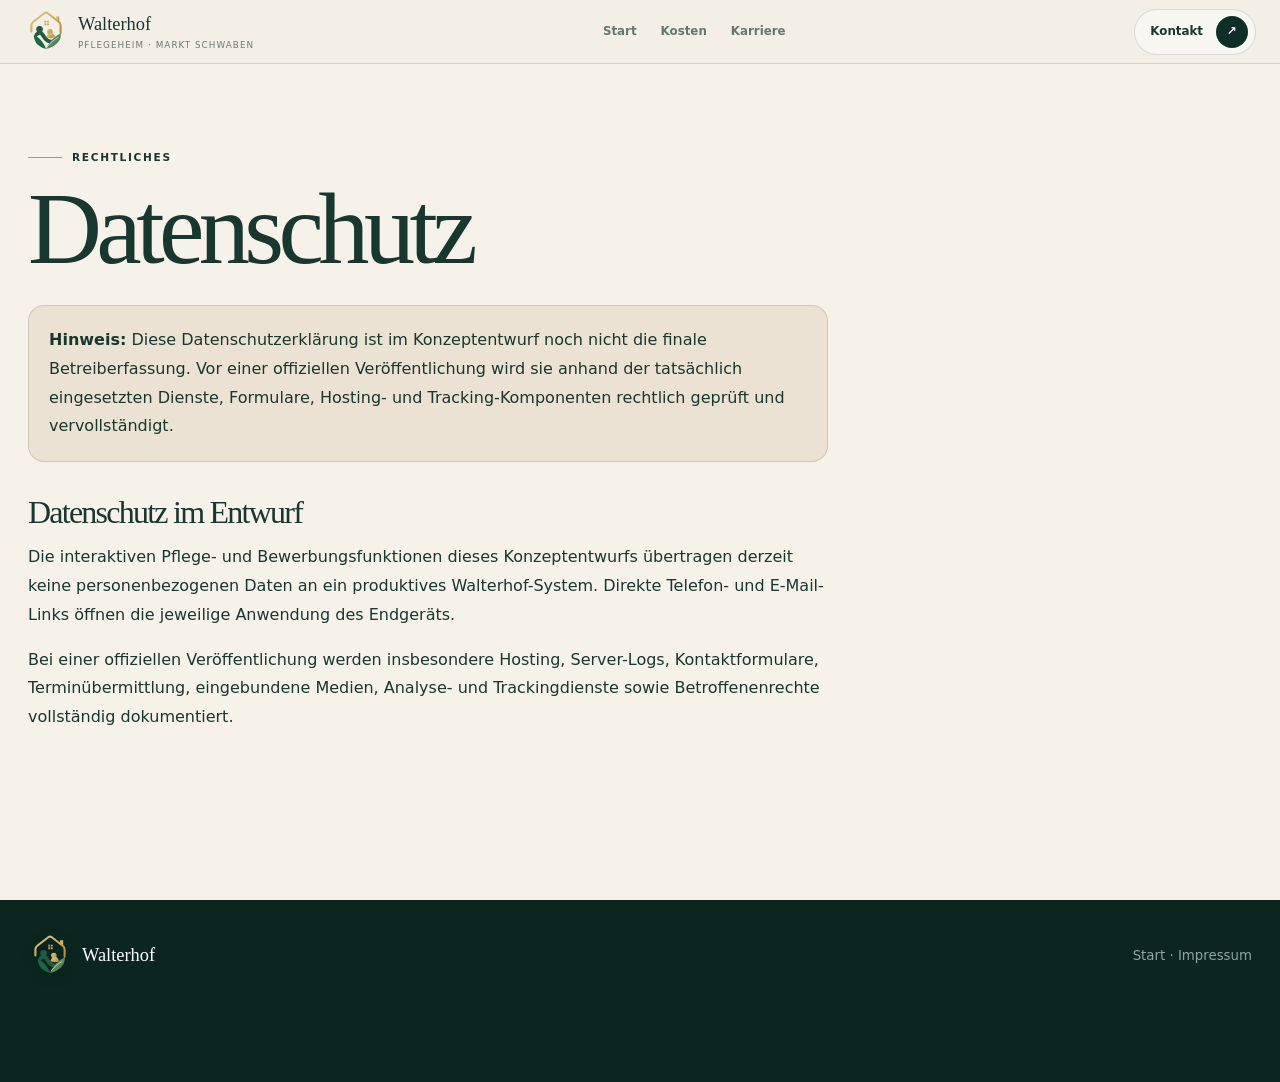
==== commit f52ff0b6: "brand: add Walterhof favicon to privacy page" ====
--- a/datenschutz.html
+++ b/datenschutz.html
@@ -1 +1 @@
-<!doctype html><html lang="de"><head><meta charset="utf-8"><meta name="viewport" content="width=device-width,initial-scale=1"><title>Datenschutz · Pflegeheim Walterhof</title><meta name="robots" content="noindex,nofollow"><link rel="stylesheet" href="home-v2-1.css"><link rel="stylesheet" href="home-v2-2.css"><link rel="stylesheet" href="home-v2-3.css"><style>.legal{padding:150px 0 100px;background:#f7f2e9;min-height:100vh}.legal h1{font-size:clamp(4rem,8vw,8rem);line-height:.9}.legal .copy{max-width:800px;font-size:1rem;line-height:1.8}.legal .notice{margin:30px 0;padding:20px;border:1px solid var(--line);background:#ece2d3;border-radius:16px}.legal h2{font-size:2rem;margin-top:35px}@media(max-width:900px){.legal{padding:110px 0 80px}}</style></head><body><header class="site-header scrolled"><a class="brand" href="index.html"><span class="mark"></span><span><strong>Walterhof</strong><small>Pflegeheim · Markt Schwaben</small></span></a><nav class="nav"><a href="index.html">Start</a><a href="preise.html">Kosten</a><a href="karriere.html">Karriere</a></nav><a class="header-cta" href="index.html#kontakt"><span>Kontakt</span><b>↗</b></a></header><main class="legal"><div class="wrap"><p class="eyebrow">Rechtliches</p><h1>Datenschutz</h1><div class="copy"><div class="notice"><strong>Hinweis:</strong> Diese Datenschutzerklärung ist im Konzeptentwurf noch nicht die finale Betreiberfassung. Vor einer offiziellen Veröffentlichung wird sie anhand der tatsächlich eingesetzten Dienste, Formulare, Hosting- und Tracking-Komponenten rechtlich geprüft und vervollständigt.</div><h2>Datenschutz im Entwurf</h2><p>Die interaktiven Pflege- und Bewerbungsfunktionen dieses Konzeptentwurfs übertragen derzeit keine personenbezogenen Daten an ein produktives Walterhof-System. Direkte Telefon- und E-Mail-Links öffnen die jeweilige Anwendung des Endgeräts.</p><p>Bei einer offiziellen Veröffentlichung werden insbesondere Hosting, Server-Logs, Kontaktformulare, Terminübermittlung, eingebundene Medien, Analyse- und Trackingdienste sowie Betroffenenrechte vollständig dokumentiert.</p></div></div></main><footer class="footer"><div class="wrap"><div class="brand"><span class="mark"></span><span><strong>Walterhof</strong></span></div><small><a href="index.html">Start</a> · <a href="impressum.html">Impressum</a></small></div></footer></body></html>
+<!doctype html><html lang="de"><head><meta charset="utf-8"><meta name="viewport" content="width=device-width,initial-scale=1"><title>Datenschutz · Pflegeheim Walterhof</title><meta name="robots" content="noindex,nofollow"><link rel="icon" href="favicon.svg" type="image/svg+xml"><link rel="stylesheet" href="home-v2-1.css"><link rel="stylesheet" href="home-v2-2.css"><link rel="stylesheet" href="home-v2-3.css"><style>.legal{padding:150px 0 100px;background:#f7f2e9;min-height:100vh}.legal h1{font-size:clamp(4rem,8vw,8rem);line-height:.9}.legal .copy{max-width:800px;font-size:1rem;line-height:1.8}.legal .notice{margin:30px 0;padding:20px;border:1px solid var(--line);background:#ece2d3;border-radius:16px}.legal h2{font-size:2rem;margin-top:35px}@media(max-width:900px){.legal{padding:110px 0 80px}}</style></head><body><header class="site-header scrolled"><a class="brand" href="index.html"><span class="mark"></span><span><strong>Walterhof</strong><small>Pflegeheim · Markt Schwaben</small></span></a><nav class="nav"><a href="index.html">Start</a><a href="preise.html">Kosten</a><a href="karriere.html">Karriere</a></nav><a class="header-cta" href="index.html#kontakt"><span>Kontakt</span><b>↗</b></a></header><main class="legal"><div class="wrap"><p class="eyebrow">Rechtliches</p><h1>Datenschutz</h1><div class="copy"><div class="notice"><strong>Hinweis:</strong> Diese Datenschutzerklärung ist im Konzeptentwurf noch nicht die finale Betreiberfassung. Vor einer offiziellen Veröffentlichung wird sie anhand der tatsächlich eingesetzten Dienste, Formulare, Hosting- und Tracking-Komponenten rechtlich geprüft und vervollständigt.</div><h2>Datenschutz im Entwurf</h2><p>Die interaktiven Pflege- und Bewerbungsfunktionen dieses Konzeptentwurfs übertragen derzeit keine personenbezogenen Daten an ein produktives Walterhof-System. Direkte Telefon- und E-Mail-Links öffnen die jeweilige Anwendung des Endgeräts.</p><p>Bei einer offiziellen Veröffentlichung werden insbesondere Hosting, Server-Logs, Kontaktformulare, Terminübermittlung, eingebundene Medien, Analyse- und Trackingdienste sowie Betroffenenrechte vollständig dokumentiert.</p></div></div></main><footer class="footer"><div class="wrap"><div class="brand"><span class="mark"></span><span><strong>Walterhof</strong></span></div><small><a href="index.html">Start</a> · <a href="impressum.html">Impressum</a></small></div></footer></body></html>
--- a/home-v2-1.css
+++ b/home-v2-1.css
@@ -84,3 +84,9 @@
 .summary span{color:#75817b}
 .flow-actions{display:flex;gap:8px;flex-wrap:wrap;margin-top:16px}
 .flow-actions button,.flow-actions a{border:0;border-radius:999px;background:var(--deep);color:#fff;padding:11px 14px;font-size:.7rem;font-weight:800}
+
+/* Walterhof brand system */
+.mark{width:44px;height:44px;flex:0 0 44px;border:0;border-radius:0;position:relative;display:block;background:url('assets/walterhof-mark.svg') center/contain no-repeat}
+.mark:before,.mark:after{content:none!important;display:none!important}
+.footer .mark{filter:drop-shadow(0 2px 8px rgba(0,0,0,.12))}
+@media(max-width:900px){.mark{width:40px;height:40px;flex-basis:40px}}
